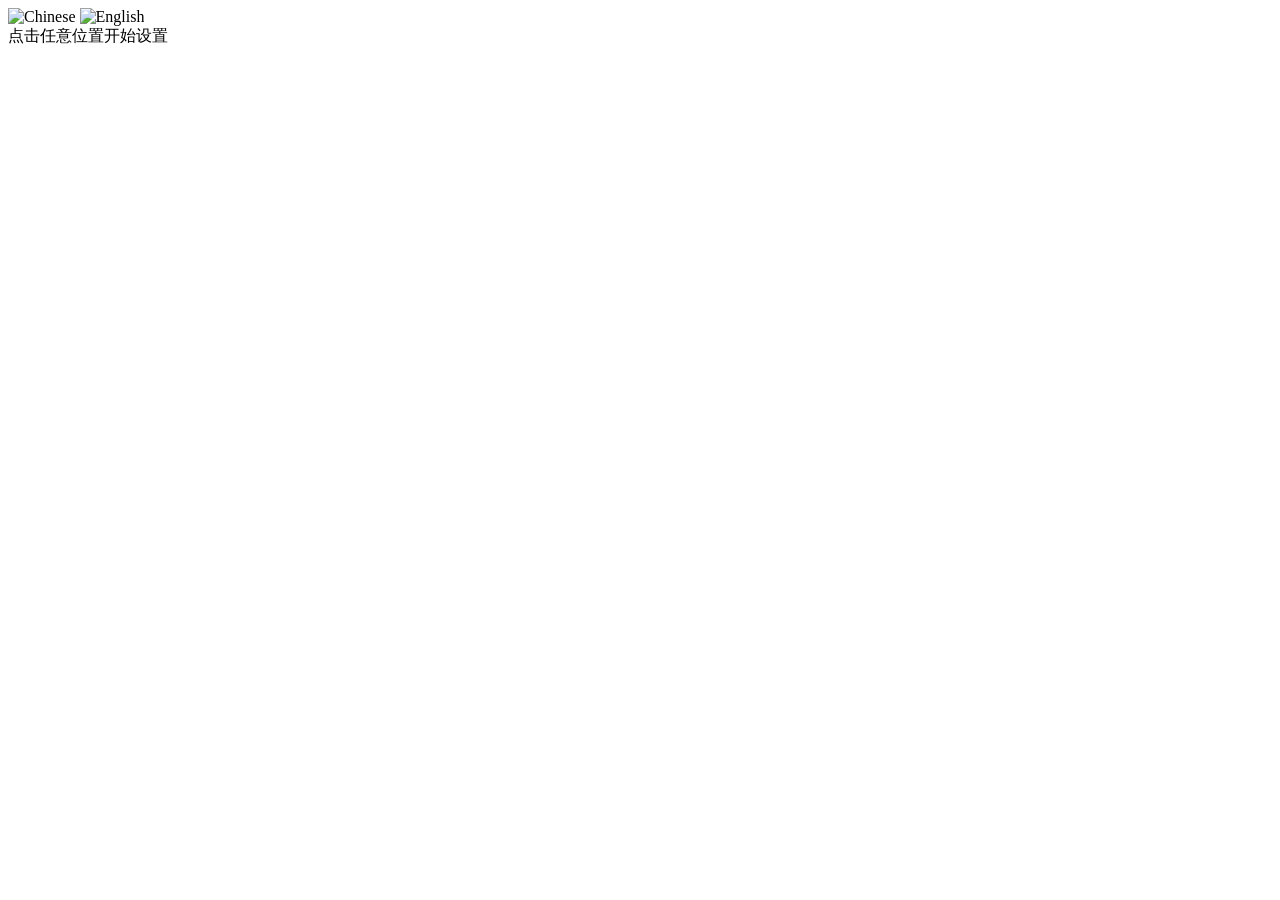
==== src/oobe.html @ be02c6e0 "禁用右键" ====
<!DOCTYPE html>
<html lang="zh-CN">
<head>
    <meta charset="UTF-8">
    <meta name="viewport" content="width=device-width, initial-scale=1.0">
    <title>欢迎使用 ViewStage</title>
    <link rel="stylesheet" href="oobe.css">
    <script>document.addEventListener('contextmenu', e => e.preventDefault());</script>
</head>
<body>
    <div class="aurora-bg" id="auroraBg"></div>
    
    <div class="carousel-page" id="carouselPage">
        <div class="carousel-container" id="carouselContainer">
            <img class="carousel-image active" src="assets/Chinese.png" alt="Chinese">
            <img class="carousel-image" src="assets/English.png" alt="English">
        </div>
        <div class="carousel-hint">点击任意位置开始设置</div>
    </div>
    
    <div class="close-btn" id="closeBtn" style="display: none;">×</div>
    
    <div class="oobe-container" id="page1" style="display: none;">
        <div class="logo-section">
            <img class="logo-icon" src="assets/Square1024x1024Logo.png" alt="ViewStage">
            <h1 class="welcome-title">欢迎使用 ViewStage</h1>
            <p class="welcome-subtitle">选择您的语言</p>
        </div>

        <div class="settings-section">
            <div class="setting-item">
                <span class="setting-label">语言</span>
                <div class="custom-select" id="languageSelect">
                    <div class="select-selected">简体中文</div>
                    <div class="select-options">
                        <div class="select-option selected" data-value="zh-CN">简体中文</div>
                        <div class="select-option" data-value="en-US">English</div>
                    </div>
                </div>
            </div>
        </div>

        <button class="btn-start" id="btnNext1">下一步</button>
    </div>

    <div class="oobe-container" id="page2" style="display: none;">
        <div class="logo-section">
            <img class="logo-icon" src="assets/Square1024x1024Logo.png" alt="ViewStage">
            <h1 class="welcome-title">欢迎使用 ViewStage</h1>
            <p class="welcome-subtitle">选择设置方式</p>
        </div>

        <div class="choice-section">
            <div class="choice-card" id="quickSetup">
                <div class="choice-icon">⚡</div>
                <div class="choice-title">快速设置</div>
                <div class="choice-desc">使用推荐配置快速开始</div>
            </div>
            <div class="choice-card" id="importConfig">
                <div class="choice-icon">📁</div>
                <div class="choice-title">导入配置</div>
                <div class="choice-desc">从配置文件恢复设置（推荐相同设备使用，否则可能会有未知的问题 ）</div>
            </div>
        </div>

        <button class="btn-back" id="btnBack2">返回</button>
    </div>

    <div class="oobe-container" id="page3" style="display: none;">
        <div class="logo-section">
            <img class="logo-icon" src="assets/Square1024x1024Logo.png" alt="ViewStage">
            <h1 class="welcome-title">快速设置</h1>
            <p class="welcome-subtitle">基本设置</p>
        </div>

        <div class="settings-section">
           <div class="setting-item">
                <span class="setting-label">分辨率</span>
                <div class="custom-select" id="resolutionSelect">
                    <div class="select-selected" id="resolutionSelected">加载中...</div>
                    <div class="select-options" id="resolutionOptions"></div>
                </div>
            </div>
            <div class="setting-item">
                <span class="setting-label">界面模糊效果</span>
                <label class="toggle-switch">
                    <input type="checkbox" id="blurToggle" checked>
                    <span class="toggle-slider"></span>
                </label>
            </div>
        </div>

        <div class="page-nav">
            <button class="btn-back" id="btnBack3">返回</button>
            <button class="btn-start" id="btnNext3">下一步</button>
        </div>
    </div>

    <div class="oobe-container" id="page4" style="display: none;">
        <div class="settings-section">
            <div class="setting-item">
                <span class="setting-label">默认摄像头</span>
                <div class="custom-select" id="cameraSelect">
                    <div class="select-selected" id="cameraSelected">加载中...</div>
                    <div class="select-options" id="cameraOptions"></div>
                </div>
            </div>
            <div class="setting-item">
                <span class="setting-label">摄像头分辨率</span>
                <div class="custom-select" id="cameraResolutionSelect">
                    <div class="select-selected" id="cameraResolutionSelected">加载中...</div>
                    <div class="select-options" id="cameraResolutionOptions"></div>
                </div>
            </div>
            <div class="setting-item">
                <span class="setting-label">移动时帧率</span>
                <div class="custom-select" id="moveFpsSelect">
                    <div class="select-selected" id="moveFpsSelected">30 FPS</div>
                    <div class="select-options" id="moveFpsOptions"></div>
                </div>
            </div>
            <div class="setting-item">
                <span class="setting-label">绘画时帧率</span>
                <div class="custom-select" id="drawFpsSelect">
                    <div class="select-selected" id="drawFpsSelected">10 FPS</div>
                    <div class="select-options" id="drawFpsOptions"></div>
                </div>
            </div>
            <div class="setting-item">
                <span class="setting-label">默认打开方式</span>
                <label class="toggle-switch">
                    <input type="checkbox" id="assocPdf">
                    <span class="toggle-slider"></span>
                </label>
            </div>
        </div>

        <div class="page-nav">
            <button class="btn-back" id="btnBack4">返回</button>
            <button class="btn-start" id="btnNext4">完成</button>
        </div>
    </div>

    <div class="oobe-container" id="page5" style="display: none;">
        <div class="logo-section">
            <img class="logo-icon" src="assets/Square1024x1024Logo.png" alt="ViewStage">
            <h1 class="welcome-title">设置完成</h1>
            <p class="welcome-subtitle">配置已保存，点击下方按钮重启应用</p>
        </div>

        <button class="btn-start" id="btnRestart">重启应用</button>
    </div>

    <script src="oobe.js"></script>
</body>
</html>
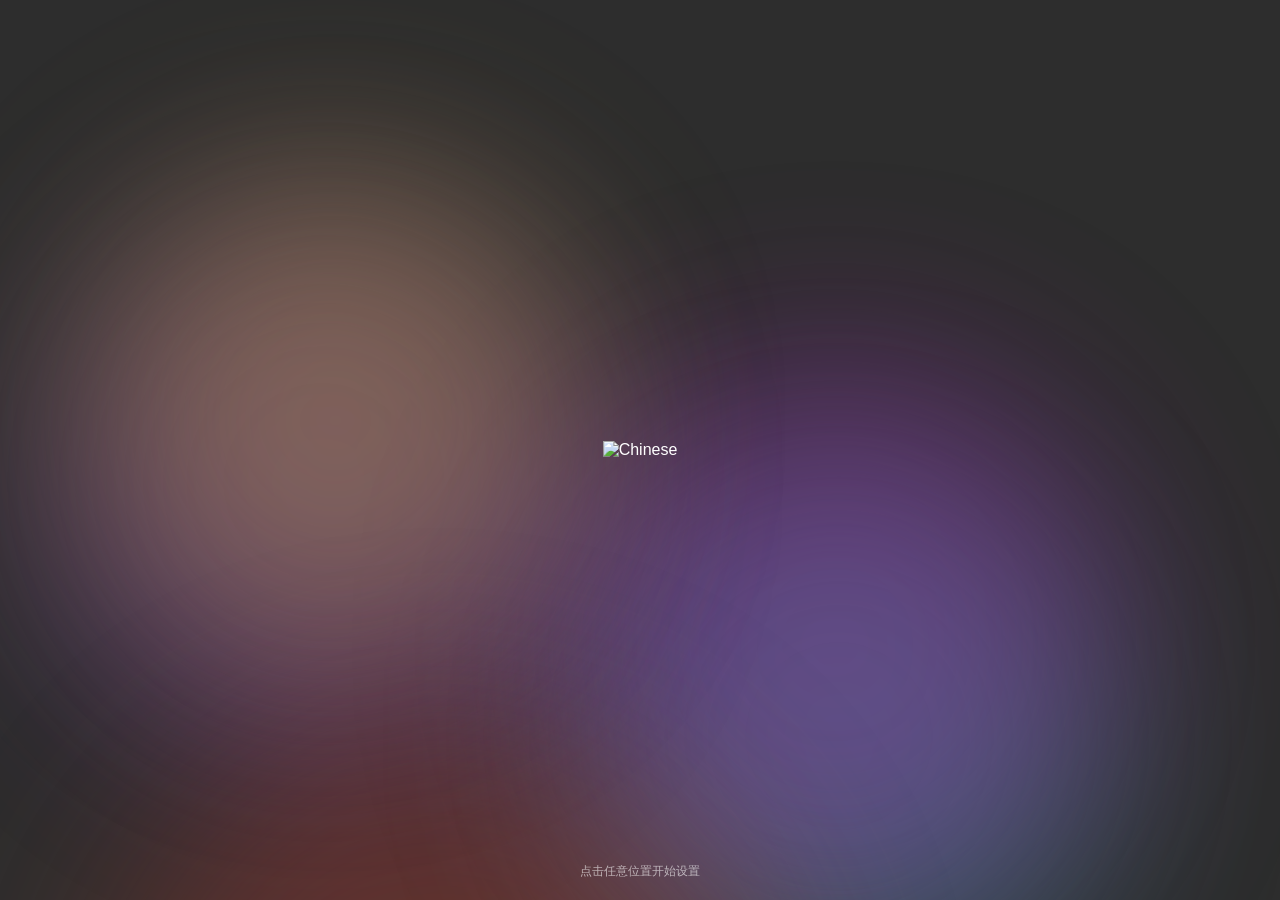
==== commit 3f6789ad: "1.去除部分模糊效果2.统一文档，图片，摄像头画面信息的结构3.优化部分缩放逻辑，限制部分情况下的缩放倍率防止卡顿4.去除最下层无用的canvas层，改用CSS显示背景5.修改浏览器处理video的方" ====
--- a/src/oobe.html
+++ b/src/oobe.html
@@ -3,8 +3,9 @@
 <head>
     <meta charset="UTF-8">
     <meta name="viewport" content="width=device-width, initial-scale=1.0">
-    <title>欢迎使用 ViewStage</title>
+    <title data-i18n="oobe.welcome">欢迎使用 ViewStage</title>
     <link rel="stylesheet" href="oobe.css">
+    <script src="i18n.js"></script>
     <script>document.addEventListener('contextmenu', e => e.preventDefault());</script>
 </head>
 <body>
@@ -15,7 +16,7 @@
             <img class="carousel-image active" src="assets/Chinese.png" alt="Chinese">
             <img class="carousel-image" src="assets/English.png" alt="English">
         </div>
-        <div class="carousel-hint">点击任意位置开始设置</div>
+        <div class="carousel-hint" data-i18n="oobe.clickToStart">点击任意位置开始设置</div>
     </div>
     
     <div class="close-btn" id="closeBtn" style="display: none;">×</div>
@@ -23,111 +24,112 @@
     <div class="oobe-container" id="page1" style="display: none;">
         <div class="logo-section">
             <img class="logo-icon" src="assets/Square1024x1024Logo.png" alt="ViewStage">
-            <h1 class="welcome-title">欢迎使用 ViewStage</h1>
-            <p class="welcome-subtitle">选择您的语言</p>
+            <h1 class="welcome-title" data-i18n="oobe.welcome">欢迎使用 ViewStage</h1>
+            <p class="welcome-subtitle" data-i18n="oobe.selectLanguage">选择您的语言</p>
         </div>
 
         <div class="settings-section">
             <div class="setting-item">
-                <span class="setting-label">语言</span>
+                <span class="setting-label" data-i18n="settings.language">语言</span>
                 <div class="custom-select" id="languageSelect">
                     <div class="select-selected">简体中文</div>
                     <div class="select-options">
                         <div class="select-option selected" data-value="zh-CN">简体中文</div>
+                        <div class="select-option" data-value="zh-TW">繁體中文</div>
                         <div class="select-option" data-value="en-US">English</div>
                     </div>
                 </div>
             </div>
         </div>
 
-        <button class="btn-start" id="btnNext1">下一步</button>
+        <button class="btn-start" id="btnNext1" data-i18n="common.next">下一步</button>
     </div>
 
     <div class="oobe-container" id="page2" style="display: none;">
         <div class="logo-section">
             <img class="logo-icon" src="assets/Square1024x1024Logo.png" alt="ViewStage">
-            <h1 class="welcome-title">欢迎使用 ViewStage</h1>
-            <p class="welcome-subtitle">选择设置方式</p>
+            <h1 class="welcome-title" data-i18n="oobe.welcome">欢迎使用 ViewStage</h1>
+            <p class="welcome-subtitle" data-i18n="oobe.selectSetupMethod">选择设置方式</p>
         </div>
 
         <div class="choice-section">
             <div class="choice-card" id="quickSetup">
                 <div class="choice-icon">⚡</div>
-                <div class="choice-title">快速设置</div>
-                <div class="choice-desc">使用推荐配置快速开始</div>
+                <div class="choice-title" data-i18n="oobe.quickSetup">快速设置</div>
+                <div class="choice-desc" data-i18n="oobe.quickSetupDesc">使用推荐配置快速开始</div>
             </div>
             <div class="choice-card" id="importConfig">
                 <div class="choice-icon">📁</div>
-                <div class="choice-title">导入配置</div>
-                <div class="choice-desc">从配置文件恢复设置（推荐相同设备使用，否则可能会有未知的问题 ）</div>
+                <div class="choice-title" data-i18n="oobe.importConfig">导入配置</div>
+                <div class="choice-desc" data-i18n="oobe.importConfigDesc">从配置文件恢复设置（推荐相同设备使用，否则可能会有未知的问题 ）</div>
             </div>
         </div>
 
-        <button class="btn-back" id="btnBack2">返回</button>
+        <button class="btn-back" id="btnBack2" data-i18n="common.back">返回</button>
     </div>
 
     <div class="oobe-container" id="page3" style="display: none;">
         <div class="logo-section">
             <img class="logo-icon" src="assets/Square1024x1024Logo.png" alt="ViewStage">
-            <h1 class="welcome-title">快速设置</h1>
-            <p class="welcome-subtitle">基本设置</p>
+            <h1 class="welcome-title" data-i18n="oobe.quickSetup">快速设置</h1>
+            <p class="welcome-subtitle" data-i18n="oobe.basicSettings">基本设置</p>
         </div>
 
         <div class="settings-section">
            <div class="setting-item">
-                <span class="setting-label">分辨率</span>
+                <span class="setting-label" data-i18n="settings.resolution">分辨率</span>
                 <div class="custom-select" id="resolutionSelect">
-                    <div class="select-selected" id="resolutionSelected">加载中...</div>
+                    <div class="select-selected" id="resolutionSelected" data-i18n="common.loading">加载中...</div>
                     <div class="select-options" id="resolutionOptions"></div>
                 </div>
             </div>
             <div class="setting-item">
-                <span class="setting-label">界面模糊效果</span>
+                <span class="setting-label" data-i18n="settings.highResOptimization">高分辨率优化</span>
                 <label class="toggle-switch">
-                    <input type="checkbox" id="blurToggle" checked>
+                    <input type="checkbox" id="highResOptimizationToggle">
                     <span class="toggle-slider"></span>
                 </label>
             </div>
         </div>
 
         <div class="page-nav">
-            <button class="btn-back" id="btnBack3">返回</button>
-            <button class="btn-start" id="btnNext3">下一步</button>
+            <button class="btn-back" id="btnBack3" data-i18n="common.back">返回</button>
+            <button class="btn-start" id="btnNext3" data-i18n="common.next">下一步</button>
         </div>
     </div>
 
     <div class="oobe-container" id="page4" style="display: none;">
         <div class="settings-section">
             <div class="setting-item">
-                <span class="setting-label">默认摄像头</span>
+                <span class="setting-label" data-i18n="settings.defaultCamera">默认摄像头</span>
                 <div class="custom-select" id="cameraSelect">
-                    <div class="select-selected" id="cameraSelected">加载中...</div>
+                    <div class="select-selected" id="cameraSelected" data-i18n="common.loading">加载中...</div>
                     <div class="select-options" id="cameraOptions"></div>
                 </div>
             </div>
             <div class="setting-item">
-                <span class="setting-label">摄像头分辨率</span>
+                <span class="setting-label" data-i18n="settings.cameraResolution">摄像头分辨率</span>
                 <div class="custom-select" id="cameraResolutionSelect">
-                    <div class="select-selected" id="cameraResolutionSelected">加载中...</div>
+                    <div class="select-selected" id="cameraResolutionSelected" data-i18n="common.loading">加载中...</div>
                     <div class="select-options" id="cameraResolutionOptions"></div>
                 </div>
             </div>
             <div class="setting-item">
-                <span class="setting-label">移动时帧率</span>
+                <span class="setting-label" data-i18n="settings.moveFps">移动时帧率</span>
                 <div class="custom-select" id="moveFpsSelect">
                     <div class="select-selected" id="moveFpsSelected">30 FPS</div>
                     <div class="select-options" id="moveFpsOptions"></div>
                 </div>
             </div>
             <div class="setting-item">
-                <span class="setting-label">绘画时帧率</span>
+                <span class="setting-label" data-i18n="settings.drawFps">绘画时帧率</span>
                 <div class="custom-select" id="drawFpsSelect">
                     <div class="select-selected" id="drawFpsSelected">10 FPS</div>
                     <div class="select-options" id="drawFpsOptions"></div>
                 </div>
             </div>
             <div class="setting-item">
-                <span class="setting-label">默认打开方式</span>
+                <span class="setting-label" data-i18n="oobe.defaultOpenMethod">默认打开方式</span>
                 <label class="toggle-switch">
                     <input type="checkbox" id="assocPdf">
                     <span class="toggle-slider"></span>
@@ -136,19 +138,19 @@
         </div>
 
         <div class="page-nav">
-            <button class="btn-back" id="btnBack4">返回</button>
-            <button class="btn-start" id="btnNext4">完成</button>
+            <button class="btn-back" id="btnBack4" data-i18n="common.back">返回</button>
+            <button class="btn-start" id="btnNext4" data-i18n="common.done">完成</button>
         </div>
     </div>
 
     <div class="oobe-container" id="page5" style="display: none;">
         <div class="logo-section">
             <img class="logo-icon" src="assets/Square1024x1024Logo.png" alt="ViewStage">
-            <h1 class="welcome-title">设置完成</h1>
-            <p class="welcome-subtitle">配置已保存，点击下方按钮重启应用</p>
+            <h1 class="welcome-title" data-i18n="oobe.setupComplete">设置完成</h1>
+            <p class="welcome-subtitle" data-i18n="oobe.configSaved">配置已保存，点击下方按钮重启应用</p>
         </div>
 
-        <button class="btn-start" id="btnRestart">重启应用</button>
+        <button class="btn-start" id="btnRestart" data-i18n="oobe.restartApp">重启应用</button>
     </div>
 
     <script src="oobe.js"></script>
--- a/src/oobe.css
+++ b/src/oobe.css
@@ -0,0 +1,496 @@
+* {
+    margin: 0;
+    padding: 0;
+    box-sizing: border-box;
+}
+
+body {
+    font-family: -apple-system, BlinkMacSystemFont, 'Segoe UI', Roboto, Oxygen, Ubuntu, sans-serif;
+    background-color: #2d2d2d;
+    color: #ffffff;
+    min-height: 100vh;
+    overflow: hidden;
+    user-select: none;
+}
+
+.close-btn {
+    position: fixed;
+    top: 16px;
+    left: 16px;
+    width: 32px;
+    height: 32px;
+    display: flex;
+    align-items: center;
+    justify-content: center;
+    font-size: 18px;
+    line-height: 1;
+    color: rgba(255, 255, 255, 0.6);
+    cursor: pointer;
+    border-radius: 6px;
+    transition: all 0.2s ease;
+    z-index: 100;
+}
+
+.close-btn:hover {
+    border-radius: 50%;
+    background: rgba(255, 255, 255, 0.15);
+    backdrop-filter: blur(10px);
+    -webkit-backdrop-filter: blur(10px);
+    color: rgba(255, 255, 255, 0.9);
+}
+
+.aurora-bg {
+    position: fixed;
+    top: 0;
+    left: 0;
+    width: 100vw;
+    height: 100vh;
+    pointer-events: none;
+    z-index: 0;
+    opacity: 0;
+    transition: opacity 0.25s ease;
+    overflow: hidden;
+}
+
+.aurora-bg.active {
+    opacity: 1;
+}
+
+.aurora-blob {
+    position: absolute;
+    border-radius: 50%;
+    filter: blur(100px);
+    opacity: 0.6;
+    will-change: transform;
+    transform: translateZ(0);
+}
+
+.carousel-page {
+    display: flex;
+    flex-direction: column;
+    align-items: center;
+    justify-content: center;
+    width: 100vw;
+    height: 100vh;
+    position: fixed;
+    top: 0;
+    left: 0;
+    z-index: 1;
+    opacity: 1;
+    transition: opacity 0.25s ease;
+}
+
+.carousel-container {
+    display: flex;
+    align-items: center;
+    justify-content: center;
+    width: 100%;
+    height: calc(100% - 80px);
+}
+
+.carousel-image {
+    max-width: 25%;
+    max-height: 25%;
+    object-fit: contain;
+    opacity: 0;
+    transition: opacity 0.25s ease;
+    position: absolute;
+}
+
+.carousel-image.active {
+    opacity: 1;
+}
+
+.carousel-hint {
+    position: absolute;
+    bottom: 20px;
+    font-size: 12px;
+    color: rgba(255, 255, 255, 0.6);
+    animation: blink 2s ease-in-out infinite;
+}
+
+@keyframes blink {
+    0%, 100% {
+        opacity: 0.6;
+    }
+    50% {
+        opacity: 0.2;
+    }
+}
+
+.oobe-container {
+    display: flex;
+    flex-direction: column;
+    align-items: center;
+    justify-content: center;
+    gap: 24px;
+    padding: 32px;
+    width: 100vw;
+    height: 100vh;
+    position: fixed;
+    top: 0;
+    left: 0;
+    z-index: 1;
+    opacity: 0;
+    transition: opacity 0.25s ease;
+}
+
+.oobe-container.visible {
+    opacity: 1;
+}
+
+.logo-section {
+    display: flex;
+    flex-direction: column;
+    align-items: center;
+    gap: 12px;
+}
+
+.logo-icon {
+    width: 80px;
+    height: 80px;
+    border-radius: 16px;
+    object-fit: contain;
+}
+
+.welcome-title {
+    font-size: 24px;
+    font-weight: 600;
+    color: #ffffff;
+}
+
+.welcome-subtitle {
+    font-size: 13px;
+    color: #aaa;
+}
+
+.settings-section {
+    width: 100%;
+    max-width: 400px;
+    display: flex;
+    flex-direction: column;
+    gap: 12px;
+    background: rgba(255, 255, 255, 0.08);
+    backdrop-filter: blur(8px);
+    -webkit-backdrop-filter: blur(8px);
+    border-radius: 12px;
+    border: 1px solid rgba(255, 255, 255, 0.15);
+    box-shadow: 0 4px 12px rgba(0, 0, 0, 0.2);
+    padding: 16px;
+}
+
+.setting-item {
+    display: flex;
+    align-items: center;
+    justify-content: space-between;
+    padding: 12px 0;
+    border-bottom: 1px solid rgba(255, 255, 255, 0.05);
+}
+
+.setting-item:last-child {
+    border-bottom: none;
+}
+
+.setting-label {
+    font-size: 13px;
+    color: #ccc;
+}
+
+.custom-select {
+    position: relative;
+    min-width: 120px;
+}
+
+.select-selected {
+    padding: 8px 12px;
+    background: rgba(255, 255, 255, 0.08);
+    border: 1px solid rgba(255, 255, 255, 0.15);
+    border-radius: 6px;
+    color: #fff;
+    font-size: 12px;
+    cursor: pointer;
+    display: flex;
+    align-items: center;
+    justify-content: space-between;
+    transition: all 0.2s ease;
+}
+
+.select-selected::after {
+    content: '';
+    border: solid rgba(255, 255, 255, 0.6);
+    border-width: 0 2px 2px 0;
+    padding: 3px;
+    transform: rotate(45deg);
+    transition: transform 0.2s ease;
+}
+
+.custom-select.open .select-selected::after {
+    transform: rotate(-135deg);
+}
+
+.select-selected:hover {
+    background: rgba(255, 255, 255, 0.12);
+    border-color: rgba(255, 255, 255, 0.25);
+}
+
+.select-options {
+    position: absolute;
+    top: calc(100% + 4px);
+    left: 0;
+    right: 0;
+    background: rgba(30, 30, 30, 0.95);
+    border: 1px solid rgba(255, 255, 255, 0.15);
+    border-radius: 6px;
+    overflow-y: auto;
+    max-height: 200px;
+    opacity: 0;
+    visibility: hidden;
+    transform: translateY(-8px);
+    transition: all 0.2s ease;
+    z-index: 100;
+    backdrop-filter: blur(10px);
+    -webkit-backdrop-filter: blur(10px);
+    scrollbar-width: thin;
+    scrollbar-color: rgba(255, 255, 255, 0.3) transparent;
+}
+
+.select-options::-webkit-scrollbar {
+    width: 6px;
+}
+
+.select-options::-webkit-scrollbar-track {
+    background: transparent;
+}
+
+.select-options::-webkit-scrollbar-thumb {
+    background: rgba(255, 255, 255, 0.3);
+    border-radius: 3px;
+}
+
+.select-options::-webkit-scrollbar-thumb:hover {
+    background: rgba(255, 255, 255, 0.5);
+}
+
+.custom-select.open .select-options {
+    opacity: 1;
+    visibility: visible;
+    transform: translateY(0);
+}
+
+.select-option {
+    padding: 10px 12px;
+    font-size: 12px;
+    color: #ccc;
+    cursor: pointer;
+    transition: all 0.15s ease;
+}
+
+.select-option:hover {
+    background: rgba(255, 255, 255, 0.1);
+    color: #fff;
+}
+
+.select-option.selected {
+    background: rgba(74, 158, 255, 0.2);
+    color: #4a9eff;
+}
+
+.checkbox-item {
+    display: flex;
+    align-items: center;
+    gap: 8px;
+    cursor: pointer;
+    padding: 8px 12px;
+    background: rgba(255, 255, 255, 0.08);
+    border: 1px solid rgba(255, 255, 255, 0.15);
+    border-radius: 6px;
+    transition: all 0.2s ease;
+}
+
+.checkbox-item:hover {
+    background: rgba(255, 255, 255, 0.12);
+}
+
+.checkbox-item input[type="checkbox"] {
+    width: 16px;
+    height: 16px;
+    accent-color: #4a9eff;
+    cursor: pointer;
+}
+
+.checkbox-label {
+    font-size: 12px;
+    color: #fff;
+}
+
+.btn-start {
+    padding: 10px 32px;
+    background: rgba(74, 158, 255, 0.2);
+    border: 1px solid rgba(74, 158, 255, 0.3);
+    border-radius: 6px;
+    color: #4a9eff;
+    font-size: 13px;
+    font-weight: 500;
+    cursor: pointer;
+    transition: all 0.2s ease;
+}
+
+.btn-start:hover {
+    background: rgba(74, 158, 255, 0.3);
+    border-color: rgba(74, 158, 255, 0.5);
+}
+
+.choice-section {
+    display: flex;
+    gap: 20px;
+    margin-top: 8px;
+}
+
+.choice-card {
+    display: flex;
+    flex-direction: column;
+    align-items: center;
+    gap: 12px;
+    padding: 24px 32px;
+    background: rgba(255, 255, 255, 0.08);
+    backdrop-filter: blur(8px);
+    -webkit-backdrop-filter: blur(8px);
+    border-radius: 12px;
+    border: 1px solid rgba(255, 255, 255, 0.15);
+    box-shadow: 0 4px 12px rgba(0, 0, 0, 0.2);
+    cursor: pointer;
+    transition: all 0.2s ease;
+    min-width: 140px;
+}
+
+.choice-card:hover {
+    background: rgba(255, 255, 255, 0.12);
+    border-color: rgba(74, 158, 255, 0.4);
+    transform: translateY(-2px);
+}
+
+.choice-icon {
+    font-size: 32px;
+}
+
+.choice-title {
+    font-size: 14px;
+    font-weight: 500;
+    color: #fff;
+}
+
+.choice-desc {
+    font-size: 11px;
+    color: #aaa;
+    text-align: center;
+}
+
+.btn-back {
+    position: absolute;
+    bottom: 32px;
+    padding: 8px 24px;
+    background: transparent;
+    border: 1px solid rgba(255, 255, 255, 0.2);
+    border-radius: 6px;
+    color: rgba(255, 255, 255, 0.6);
+    font-size: 12px;
+    cursor: pointer;
+    transition: all 0.2s ease;
+}
+
+.btn-back:hover {
+    background: rgba(255, 255, 255, 0.1);
+    border-color: rgba(255, 255, 255, 0.3);
+    color: rgba(255, 255, 255, 0.9);
+}
+
+.page-nav {
+    display: flex;
+    gap: 16px;
+    align-items: center;
+    justify-content: center;
+}
+
+.page-nav .btn-back {
+    position: static;
+    min-width: 100px;
+    height: 38px;
+    display: flex;
+    align-items: center;
+    justify-content: center;
+}
+
+.page-nav .btn-start {
+    min-width: 100px;
+    height: 38px;
+    display: flex;
+    align-items: center;
+    justify-content: center;
+}
+
+.setting-group.disabled,
+.setting-item.disabled {
+    opacity: 0.5;
+    pointer-events: none;
+}
+
+.setting-item.disabled .custom-select,
+.setting-item.disabled .select-selected,
+.setting-item.disabled .select-options {
+    opacity: 0.5;
+    cursor: not-allowed;
+}
+
+.camera-unavailable-hint {
+    font-size: 11px;
+    color: #e74c3c;
+    margin-top: 4px;
+    padding: 4px 8px;
+    background: rgba(231, 76, 60, 0.1);
+    border-radius: 4px;
+}
+
+.toggle-switch {
+    position: relative;
+    display: inline-block;
+    width: 44px;
+    height: 24px;
+}
+
+.toggle-switch input {
+    opacity: 0;
+    width: 0;
+    height: 0;
+}
+
+.toggle-slider {
+    position: absolute;
+    cursor: pointer;
+    top: 0;
+    left: 0;
+    right: 0;
+    bottom: 0;
+    background-color: rgba(255, 255, 255, 0.2);
+    transition: 0.2s;
+    border-radius: 24px;
+}
+
+.toggle-slider:before {
+    position: absolute;
+    content: "";
+    height: 18px;
+    width: 18px;
+    left: 3px;
+    bottom: 3px;
+    background-color: white;
+    transition: 0.2s;
+    border-radius: 50%;
+}
+
+.toggle-switch input:checked + .toggle-slider {
+    background-color: #4a9eff;
+}
+
+.toggle-switch input:checked + .toggle-slider:before {
+    transform: translateX(20px);
+}
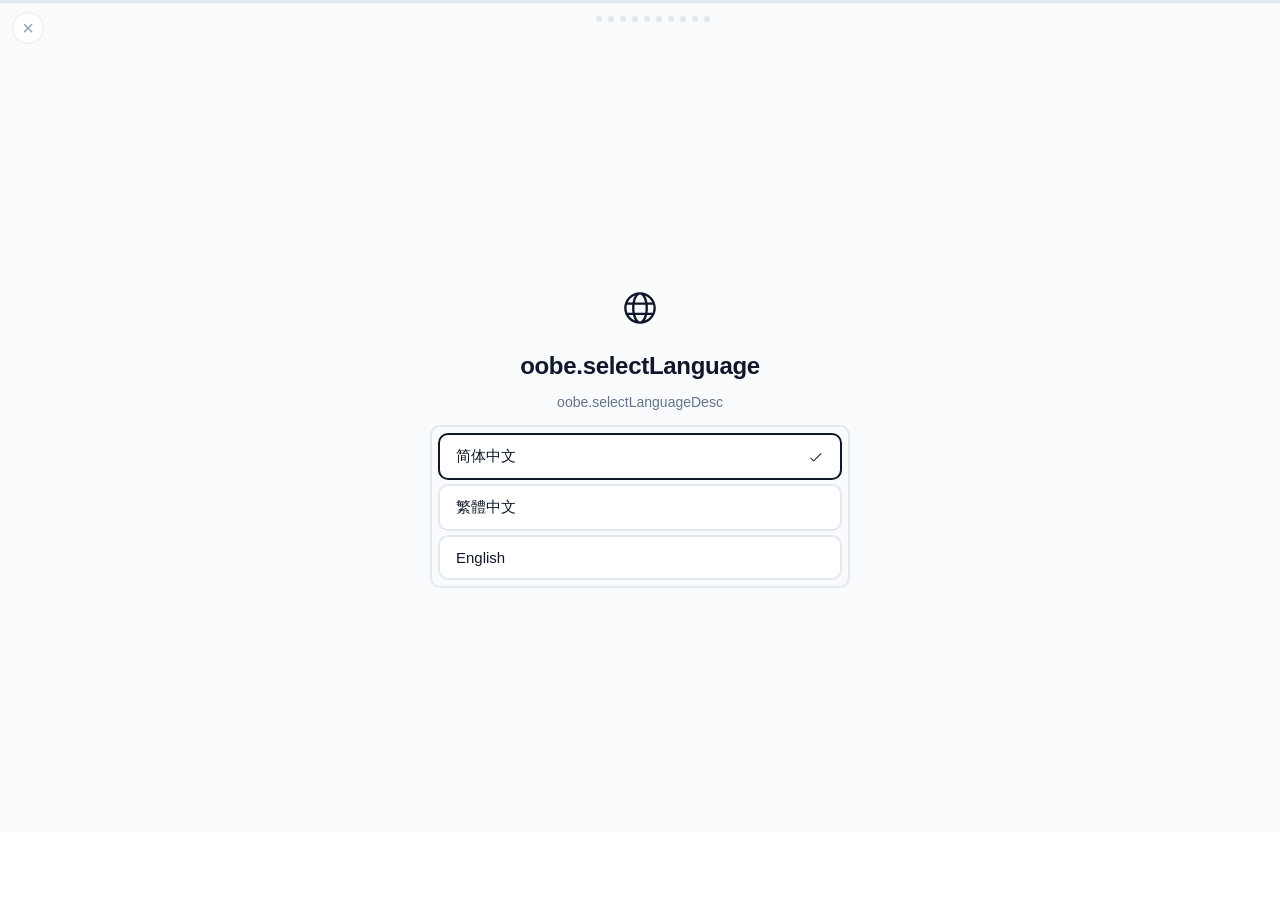
==== commit 31e3ad02: "重写OOBE" ====
--- a/src/oobe.html
+++ b/src/oobe.html
@@ -1,158 +1,16 @@
 <!DOCTYPE html>
 <html lang="zh-CN">
 <head>
-    <meta charset="UTF-8">
-    <meta name="viewport" content="width=device-width, initial-scale=1.0">
-    <title data-i18n="oobe.welcome">欢迎使用 ViewStage</title>
-    <link rel="stylesheet" href="oobe.css">
-    <script src="i18n.js"></script>
-    <script>document.addEventListener('contextmenu', e => e.preventDefault());</script>
+  <meta charset="UTF-8">
+  <meta name="viewport" content="width=device-width, initial-scale=1.0">
+  <title data-i18n="oobe.welcome">欢迎使用 ViewStage</title>
+  <link rel="stylesheet" href="oobe.css">
+  <script src="modules/i18n.js"></script>
+  <script>document.addEventListener('contextmenu', e => e.preventDefault());</script>
+  <script type="module" src="themes/theme.js"></script>
+  <script type="module" src="oobe.js"></script>
 </head>
 <body>
-    <div class="aurora-bg" id="auroraBg"></div>
-    
-    <div class="carousel-page" id="carouselPage">
-        <div class="carousel-container" id="carouselContainer">
-            <img class="carousel-image active" src="assets/Chinese.png" alt="Chinese">
-            <img class="carousel-image" src="assets/English.png" alt="English">
-        </div>
-        <div class="carousel-hint" data-i18n="oobe.clickToStart">点击任意位置开始设置</div>
-    </div>
-    
-    <div class="close-btn" id="closeBtn" style="display: none;">×</div>
-    
-    <div class="oobe-container" id="page1" style="display: none;">
-        <div class="logo-section">
-            <img class="logo-icon" src="assets/Square1024x1024Logo.png" alt="ViewStage">
-            <h1 class="welcome-title" data-i18n="oobe.welcome">欢迎使用 ViewStage</h1>
-            <p class="welcome-subtitle" data-i18n="oobe.selectLanguage">选择您的语言</p>
-        </div>
-
-        <div class="settings-section">
-            <div class="setting-item">
-                <span class="setting-label" data-i18n="settings.language">语言</span>
-                <div class="custom-select" id="languageSelect">
-                    <div class="select-selected">简体中文</div>
-                    <div class="select-options">
-                        <div class="select-option selected" data-value="zh-CN">简体中文</div>
-                        <div class="select-option" data-value="zh-TW">繁體中文</div>
-                        <div class="select-option" data-value="en-US">English</div>
-                    </div>
-                </div>
-            </div>
-        </div>
-
-        <button class="btn-start" id="btnNext1" data-i18n="common.next">下一步</button>
-    </div>
-
-    <div class="oobe-container" id="page2" style="display: none;">
-        <div class="logo-section">
-            <img class="logo-icon" src="assets/Square1024x1024Logo.png" alt="ViewStage">
-            <h1 class="welcome-title" data-i18n="oobe.welcome">欢迎使用 ViewStage</h1>
-            <p class="welcome-subtitle" data-i18n="oobe.selectSetupMethod">选择设置方式</p>
-        </div>
-
-        <div class="choice-section">
-            <div class="choice-card" id="quickSetup">
-                <div class="choice-icon">⚡</div>
-                <div class="choice-title" data-i18n="oobe.quickSetup">快速设置</div>
-                <div class="choice-desc" data-i18n="oobe.quickSetupDesc">使用推荐配置快速开始</div>
-            </div>
-            <div class="choice-card" id="importConfig">
-                <div class="choice-icon">📁</div>
-                <div class="choice-title" data-i18n="oobe.importConfig">导入配置</div>
-                <div class="choice-desc" data-i18n="oobe.importConfigDesc">从配置文件恢复设置（推荐相同设备使用，否则可能会有未知的问题 ）</div>
-            </div>
-        </div>
-
-        <button class="btn-back" id="btnBack2" data-i18n="common.back">返回</button>
-    </div>
-
-    <div class="oobe-container" id="page3" style="display: none;">
-        <div class="logo-section">
-            <img class="logo-icon" src="assets/Square1024x1024Logo.png" alt="ViewStage">
-            <h1 class="welcome-title" data-i18n="oobe.quickSetup">快速设置</h1>
-            <p class="welcome-subtitle" data-i18n="oobe.basicSettings">基本设置</p>
-        </div>
-
-        <div class="settings-section">
-           <div class="setting-item">
-                <span class="setting-label" data-i18n="settings.resolution">分辨率</span>
-                <div class="custom-select" id="resolutionSelect">
-                    <div class="select-selected" id="resolutionSelected" data-i18n="common.loading">加载中...</div>
-                    <div class="select-options" id="resolutionOptions"></div>
-                </div>
-            </div>
-            <div class="setting-item">
-                <span class="setting-label" data-i18n="settings.highResOptimization">高分辨率优化</span>
-                <label class="toggle-switch">
-                    <input type="checkbox" id="highResOptimizationToggle">
-                    <span class="toggle-slider"></span>
-                </label>
-            </div>
-        </div>
-
-        <div class="page-nav">
-            <button class="btn-back" id="btnBack3" data-i18n="common.back">返回</button>
-            <button class="btn-start" id="btnNext3" data-i18n="common.next">下一步</button>
-        </div>
-    </div>
-
-    <div class="oobe-container" id="page4" style="display: none;">
-        <div class="settings-section">
-            <div class="setting-item">
-                <span class="setting-label" data-i18n="settings.defaultCamera">默认摄像头</span>
-                <div class="custom-select" id="cameraSelect">
-                    <div class="select-selected" id="cameraSelected" data-i18n="common.loading">加载中...</div>
-                    <div class="select-options" id="cameraOptions"></div>
-                </div>
-            </div>
-            <div class="setting-item">
-                <span class="setting-label" data-i18n="settings.cameraResolution">摄像头分辨率</span>
-                <div class="custom-select" id="cameraResolutionSelect">
-                    <div class="select-selected" id="cameraResolutionSelected" data-i18n="common.loading">加载中...</div>
-                    <div class="select-options" id="cameraResolutionOptions"></div>
-                </div>
-            </div>
-            <div class="setting-item">
-                <span class="setting-label" data-i18n="settings.moveFps">移动时帧率</span>
-                <div class="custom-select" id="moveFpsSelect">
-                    <div class="select-selected" id="moveFpsSelected">30 FPS</div>
-                    <div class="select-options" id="moveFpsOptions"></div>
-                </div>
-            </div>
-            <div class="setting-item">
-                <span class="setting-label" data-i18n="settings.drawFps">绘画时帧率</span>
-                <div class="custom-select" id="drawFpsSelect">
-                    <div class="select-selected" id="drawFpsSelected">10 FPS</div>
-                    <div class="select-options" id="drawFpsOptions"></div>
-                </div>
-            </div>
-            <div class="setting-item">
-                <span class="setting-label" data-i18n="oobe.defaultOpenMethod">默认打开方式</span>
-                <label class="toggle-switch">
-                    <input type="checkbox" id="assocPdf">
-                    <span class="toggle-slider"></span>
-                </label>
-            </div>
-        </div>
-
-        <div class="page-nav">
-            <button class="btn-back" id="btnBack4" data-i18n="common.back">返回</button>
-            <button class="btn-start" id="btnNext4" data-i18n="common.done">完成</button>
-        </div>
-    </div>
-
-    <div class="oobe-container" id="page5" style="display: none;">
-        <div class="logo-section">
-            <img class="logo-icon" src="assets/Square1024x1024Logo.png" alt="ViewStage">
-            <h1 class="welcome-title" data-i18n="oobe.setupComplete">设置完成</h1>
-            <p class="welcome-subtitle" data-i18n="oobe.configSaved">配置已保存，点击下方按钮重启应用</p>
-        </div>
-
-        <button class="btn-start" id="btnRestart" data-i18n="oobe.restartApp">重启应用</button>
-    </div>
-
-    <script src="oobe.js"></script>
+  <div id="app"></div>
 </body>
 </html>
--- a/src/oobe.css
+++ b/src/oobe.css
@@ -1,496 +1,954 @@
-* {
-    margin: 0;
-    padding: 0;
-    box-sizing: border-box;
+/* ===== Reset ===== */
+*, *::before, *::after {
+  margin: 0;
+  padding: 0;
+  box-sizing: border-box;
+}
+
+/* ===== Design Tokens ===== */
+:root {
+  --color-bg: var(--color-canvas, #f8fafc);
+  --color-surface: var(--color-surface-elevated, #ffffff);
+  --color-text: var(--color-ink, #0f172a);
+  --color-text-secondary: var(--color-body, #64748b);
+  --color-text-muted: var(--color-muted, #94a3b8);
+  --color-border: var(--color-hairline, #e2e8f0);
+  --color-border-hover: var(--color-hairline-soft, #cbd5e1);
+  --color-primary-hover: var(--color-primary-active, #242424);
+  --color-primary-light: var(--color-surface-soft, #f8f9fa);
+  --radius-sm: var(--rounded-sm, 6px);
+  --radius-md: var(--rounded-md, 10px);
+  --radius-lg: var(--rounded-lg, 16px);
+  --shadow-sm: 0 1px 2px rgba(0,0,0,0.05);
+  --shadow-md: 0 4px 12px rgba(0,0,0,0.08);
+  --transition: 0.3s cubic-bezier(0.4, 0, 0.2, 1);
 }
 
 body {
-    font-family: -apple-system, BlinkMacSystemFont, 'Segoe UI', Roboto, Oxygen, Ubuntu, sans-serif;
-    background-color: #2d2d2d;
-    color: #ffffff;
-    min-height: 100vh;
-    overflow: hidden;
-    user-select: none;
-}
-
+  font-family: -apple-system, BlinkMacSystemFont, 'Segoe UI', Roboto, sans-serif;
+  background: var(--color-bg);
+  color: var(--color-text);
+  min-height: 100vh;
+  overflow: hidden;
+  user-select: none;
+  -webkit-font-smoothing: antialiased;
+}
+
+/* ===== Progress Bar ===== */
+.progress-track {
+  position: fixed;
+  top: 0;
+  left: 0;
+  right: 0;
+  height: 3px;
+  background: var(--color-border);
+  z-index: 100;
+}
+
+.progress-fill {
+  height: 100%;
+  background: var(--color-primary);
+  transition: width var(--transition);
+  border-radius: 0 2px 2px 0;
+}
+
+/* ===== Step Dots ===== */
+.step-dots {
+  position: fixed;
+  top: 16px;
+  left: 50%;
+  transform: translateX(-50%);
+  display: flex;
+  gap: 6px;
+  z-index: 99;
+}
+
+.step-dot {
+  width: 6px;
+  height: 6px;
+  border-radius: 50%;
+  background: var(--color-border);
+  transition: all var(--transition);
+}
+
+.step-dot.active {
+  background: var(--color-primary);
+  width: 20px;
+  border-radius: 3px;
+}
+
+.step-dot.done {
+  background: var(--color-primary);
+  opacity: 0.5;
+}
+
+/* ===== Close Button ===== */
 .close-btn {
-    position: fixed;
-    top: 16px;
-    left: 16px;
-    width: 32px;
-    height: 32px;
-    display: flex;
-    align-items: center;
-    justify-content: center;
-    font-size: 18px;
-    line-height: 1;
-    color: rgba(255, 255, 255, 0.6);
-    cursor: pointer;
-    border-radius: 6px;
-    transition: all 0.2s ease;
-    z-index: 100;
+  position: fixed;
+  top: 12px;
+  left: 12px;
+  width: 32px;
+  height: 32px;
+  display: flex;
+  align-items: center;
+  justify-content: center;
+  font-size: 20px;
+  color: var(--color-text-muted);
+  cursor: pointer;
+  border-radius: 50%;
+  border: 1px solid var(--color-border);
+  background: var(--color-surface);
+  transition: all 0.15s ease;
+  z-index: 100;
+  line-height: 1;
 }
 
 .close-btn:hover {
-    border-radius: 50%;
-    background: rgba(255, 255, 255, 0.15);
-    backdrop-filter: blur(10px);
-    -webkit-backdrop-filter: blur(10px);
-    color: rgba(255, 255, 255, 0.9);
-}
-
-.aurora-bg {
-    position: fixed;
-    top: 0;
-    left: 0;
-    width: 100vw;
-    height: 100vh;
-    pointer-events: none;
-    z-index: 0;
-    opacity: 0;
-    transition: opacity 0.25s ease;
-    overflow: hidden;
-}
-
-.aurora-bg.active {
-    opacity: 1;
-}
-
-.aurora-blob {
-    position: absolute;
-    border-radius: 50%;
-    filter: blur(100px);
-    opacity: 0.6;
-    will-change: transform;
-    transform: translateZ(0);
-}
-
-.carousel-page {
-    display: flex;
-    flex-direction: column;
-    align-items: center;
-    justify-content: center;
-    width: 100vw;
-    height: 100vh;
-    position: fixed;
-    top: 0;
-    left: 0;
-    z-index: 1;
-    opacity: 1;
-    transition: opacity 0.25s ease;
-}
-
-.carousel-container {
-    display: flex;
-    align-items: center;
-    justify-content: center;
-    width: 100%;
-    height: calc(100% - 80px);
-}
-
-.carousel-image {
-    max-width: 25%;
-    max-height: 25%;
-    object-fit: contain;
-    opacity: 0;
-    transition: opacity 0.25s ease;
-    position: absolute;
-}
-
-.carousel-image.active {
-    opacity: 1;
-}
-
-.carousel-hint {
-    position: absolute;
-    bottom: 20px;
-    font-size: 12px;
-    color: rgba(255, 255, 255, 0.6);
-    animation: blink 2s ease-in-out infinite;
-}
-
-@keyframes blink {
-    0%, 100% {
-        opacity: 0.6;
-    }
-    50% {
-        opacity: 0.2;
-    }
-}
-
-.oobe-container {
-    display: flex;
-    flex-direction: column;
-    align-items: center;
-    justify-content: center;
-    gap: 24px;
-    padding: 32px;
-    width: 100vw;
-    height: 100vh;
-    position: fixed;
-    top: 0;
-    left: 0;
-    z-index: 1;
-    opacity: 0;
-    transition: opacity 0.25s ease;
-}
-
-.oobe-container.visible {
-    opacity: 1;
-}
-
-.logo-section {
-    display: flex;
-    flex-direction: column;
-    align-items: center;
-    gap: 12px;
-}
-
-.logo-icon {
-    width: 80px;
-    height: 80px;
-    border-radius: 16px;
-    object-fit: contain;
-}
-
-.welcome-title {
-    font-size: 24px;
-    font-weight: 600;
-    color: #ffffff;
-}
-
-.welcome-subtitle {
-    font-size: 13px;
-    color: #aaa;
-}
-
-.settings-section {
-    width: 100%;
-    max-width: 400px;
-    display: flex;
-    flex-direction: column;
-    gap: 12px;
-    background: rgba(255, 255, 255, 0.08);
-    backdrop-filter: blur(8px);
-    -webkit-backdrop-filter: blur(8px);
-    border-radius: 12px;
-    border: 1px solid rgba(255, 255, 255, 0.15);
-    box-shadow: 0 4px 12px rgba(0, 0, 0, 0.2);
-    padding: 16px;
-}
-
-.setting-item {
-    display: flex;
-    align-items: center;
-    justify-content: space-between;
-    padding: 12px 0;
-    border-bottom: 1px solid rgba(255, 255, 255, 0.05);
-}
-
-.setting-item:last-child {
-    border-bottom: none;
-}
-
-.setting-label {
-    font-size: 13px;
-    color: #ccc;
-}
-
+  background: var(--color-bg);
+  color: var(--color-text);
+  border-color: var(--color-border-hover);
+}
+
+/* ===== Slide Viewport ===== */
+.slide-viewport {
+  position: fixed;
+  top: 32px;
+  left: 0;
+  right: 0;
+  bottom: 0;
+  display: flex;
+  flex-direction: column;
+  overflow: hidden;
+}
+
+.slide-track {
+  display: flex;
+  flex: 1;
+  width: max-content;
+  min-height: 0;
+  transition: transform var(--transition);
+}
+
+.slide-panel {
+  width: 100vw;
+  height: 100%;
+  flex-shrink: 0;
+  display: flex;
+  flex-direction: column;
+  align-items: center;
+  justify-content: center;
+  padding: 32px 40px;
+  overflow-y: auto;
+  gap: 8px;
+}
+
+/* ===== Step Content ===== */
+.step-icon {
+  width: 64px;
+  height: 64px;
+  display: flex;
+  align-items: center;
+  justify-content: center;
+  font-size: 38px;
+  margin-bottom: 4px;
+  flex-shrink: 0;
+}
+
+.step-icon svg {
+  width: 38px;
+  height: 38px;
+}
+
+.step-icon:empty {
+  display: none;
+}
+
+.step-title {
+  font-size: 24px;
+  font-weight: 700;
+  letter-spacing: -0.3px;
+  margin-bottom: 4px;
+  text-align: center;
+}
+
+.step-subtitle {
+  font-size: 14px;
+  color: var(--color-text-secondary);
+  text-align: center;
+  max-width: 480px;
+  line-height: 1.5;
+  margin-bottom: 4px;
+}
+
+/* ===== Card Grid ===== */
+.card-grid {
+  display: flex;
+  gap: 12px;
+  flex-wrap: wrap;
+  justify-content: center;
+  max-width: 580px;
+}
+
+/* ===== Language List ===== */
+.lang-list {
+  display: flex;
+  flex-direction: column;
+  gap: 4px;
+  width: 100%;
+  max-width: 420px;
+  max-height: 240px;
+  overflow-y: auto;
+  border: 2px solid var(--color-border);
+  border-radius: var(--radius-md);
+  padding: 6px;
+}
+
+.lang-item {
+  display: flex;
+  align-items: center;
+  justify-content: space-between;
+  padding: 12px 16px;
+  background: var(--color-surface);
+  border: 2px solid var(--color-border);
+  border-radius: var(--radius-md);
+  cursor: pointer;
+  transition: all 0.15s ease;
+}
+
+.lang-item:hover {
+  border-color: var(--color-primary);
+}
+
+.lang-item.selected {
+  border-color: var(--color-primary);
+}
+
+.lang-label {
+  font-size: 15px;
+  font-weight: 500;
+}
+
+.lang-check {
+  font-size: 16px;
+  font-weight: 700;
+  color: var(--color-primary);
+  opacity: 0;
+  transition: opacity 0.15s ease;
+}
+
+.lang-check svg {
+  width: 16px;
+  height: 16px;
+  display: block;
+}
+
+.lang-item.selected .lang-check {
+  opacity: 1;
+}
+
+.card {
+  background: var(--color-surface);
+  border: 2px solid var(--color-border);
+  border-radius: var(--radius-md);
+  padding: 20px 24px;
+  cursor: pointer;
+  transition: all 0.15s ease;
+  text-align: center;
+  flex: 1;
+  min-width: 140px;
+}
+
+.card:hover {
+  border-color: var(--color-primary);
+  box-shadow: var(--shadow-md);
+  transform: translateY(-1px);
+}
+
+.card.selected {
+  border-color: var(--color-primary);
+}
+
+.card-icon {
+  display: flex;
+  align-items: center;
+  justify-content: center;
+  margin-bottom: 8px;
+}
+
+.card-icon svg {
+  width: 32px;
+  height: 32px;
+}
+
+/* ===== Default Apps ===== */
+.default-apps {
+  display: flex;
+  flex-direction: column;
+  gap: 8px;
+  width: 100%;
+  max-width: 520px;
+}
+
+.app-row {
+  display: flex;
+  align-items: center;
+  gap: 12px;
+  padding: 12px 16px;
+  background: var(--color-surface);
+  border: 1px solid var(--color-border);
+  border-radius: var(--radius-sm);
+}
+
+.app-row-icon {
+  font-size: 20px;
+  flex-shrink: 0;
+  width: 28px;
+  text-align: center;
+}
+
+.app-row-icon:empty {
+  display: none;
+}
+
+.app-row-info {
+  flex: 1;
+  min-width: 0;
+}
+
+.app-row-name {
+  font-size: 14px;
+  font-weight: 600;
+  color: var(--color-text);
+}
+
+.app-row-desc {
+  font-size: 12px;
+  color: var(--color-text-muted);
+  white-space: nowrap;
+  overflow: hidden;
+  text-overflow: ellipsis;
+}
+
+.app-status {
+  font-size: 16px;
+  font-weight: 700;
+  flex-shrink: 0;
+}
+
+.app-status svg {
+  width: 16px;
+  height: 16px;
+  display: block;
+}
+
+.app-status.associated {
+  color: var(--color-primary);
+}
+
+.app-status.not-associated {
+  color: var(--color-text-muted);
+}
+
+/* ===== Check Update ===== */
+.update-banner {
+  width: 100%;
+  max-width: 520px;
+  padding: 12px 16px;
+  border-radius: var(--radius-md);
+  font-size: 14px;
+  font-weight: 500;
+  text-align: center;
+  line-height: 1.5;
+}
+
+.release-notes {
+  width: 100%;
+  max-width: 520px;
+  padding: 12px 16px;
+  background: var(--color-surface);
+  border: 1px solid var(--color-border);
+  border-radius: var(--radius-md);
+  font-size: 13px;
+  line-height: 1.6;
+  color: var(--color-text-secondary);
+  white-space: pre-wrap;
+  max-height: 180px;
+  overflow-y: auto;
+}
+
+.update-banner.banner-available {
+  background: color-mix(in srgb, var(--color-primary) 10%, var(--color-surface));
+  color: var(--color-primary);
+  border: 1px solid color-mix(in srgb, var(--color-primary) 20%, var(--color-border));
+}
+
+.update-banner.banner-latest {
+  background: color-mix(in srgb, var(--color-primary) 8%, var(--color-surface));
+  color: var(--color-primary);
+  border: 1px solid color-mix(in srgb, var(--color-primary) 16%, var(--color-border));
+}
+
+.update-banner.banner-error {
+  background: color-mix(in srgb, var(--color-error, #ef4444) 8%, var(--color-surface));
+  color: var(--color-error, #ef4444);
+  border: 1px solid color-mix(in srgb, var(--color-error, #ef4444) 20%, var(--color-border));
+}
+
+.update-actions {
+  display: flex;
+  justify-content: center;
+  gap: 12px;
+  width: 100%;
+  max-width: 520px;
+}
+
+.update-progress {
+  width: 100%;
+  max-width: 520px;
+  display: flex;
+  flex-direction: column;
+  align-items: center;
+  gap: 8px;
+}
+
+.update-progress .progress-bar {
+  width: 100%;
+  height: 6px;
+  background: var(--color-border);
+  border-radius: 3px;
+  overflow: hidden;
+}
+
+.update-progress .progress-fill {
+  height: 100%;
+  background: var(--color-primary);
+  border-radius: 3px;
+  transition: width 0.2s ease;
+}
+
+.progress-label {
+  font-size: 13px;
+  color: var(--color-text-secondary);
+  font-weight: 500;
+}
+
+#updateStatus {
+  width: 100%;
+  max-width: 520px;
+  min-height: 40px;
+  display: flex;
+  flex-direction: column;
+  align-items: center;
+  justify-content: center;
+  gap: 12px;
+}
+
+#updateStatus .spinner {
+  width: 24px;
+  height: 24px;
+}
+
+.update-text {
+  font-size: 13px;
+  color: var(--color-text-secondary);
+  text-align: center;
+}
+
+/* ===== Camera Loading ===== */
+.camera-loading {
+  display: flex;
+  flex-direction: column;
+  align-items: center;
+  justify-content: center;
+  gap: 16px;
+  padding: 80px 0;
+}
+
+.camera-loading-text {
+  font-size: 14px;
+  color: var(--color-text-secondary);
+  font-weight: 500;
+}
+
+/* ===== Installing View ===== */
+.installing-view {
+  display: flex;
+  flex-direction: column;
+  align-items: center;
+  justify-content: center;
+  gap: 16px;
+  padding: 80px 0;
+}
+
+.installing-text {
+  font-size: 14px;
+  color: var(--color-text-secondary);
+  font-weight: 500;
+}
+
+/* ===== Camera ===== */
+.camera-section {
+  display: grid;
+  grid-template-columns: 1fr 220px;
+  gap: 20px;
+  width: 100%;
+  max-width: 660px;
+  text-align: left;
+}
+
+.camera-viewport {
+  position: relative;
+  aspect-ratio: 16 / 9;
+  background: var(--color-border);
+  border-radius: var(--radius-md);
+  overflow: hidden;
+  width: 100%;
+  min-height: 160px;
+}
+
+.camera-viewport video {
+  width: 100%;
+  height: 100%;
+  object-fit: cover;
+  display: none;
+}
+
+.camera-viewport video.active {
+  display: block;
+}
+
+.camera-placeholder {
+  position: absolute;
+  inset: 0;
+  display: flex;
+  flex-direction: column;
+  align-items: center;
+  justify-content: center;
+  gap: 8px;
+  color: var(--color-text-muted);
+  font-size: 13px;
+}
+
+.camera-placeholder.hidden {
+  display: none;
+}
+
+.camera-placeholder .icon {
+  font-size: 32px;
+  opacity: 0.5;
+}
+
+.camera-selects {
+  display: flex;
+  flex-direction: column;
+  gap: 16px;
+  padding-top: 4px;
+}
+
+.camera-selects .select-row {
+  display: flex;
+  flex-direction: column;
+  gap: 6px;
+}
+
+.camera-selects .select-row label {
+  font-size: 13px;
+  font-weight: 500;
+  color: var(--color-text-secondary);
+}
+
+.camera-selects .custom-select {
+  width: 100%;
+}
+
+/* ===== Custom Select ===== */
 .custom-select {
-    position: relative;
-    min-width: 120px;
-}
-
-.select-selected {
-    padding: 8px 12px;
-    background: rgba(255, 255, 255, 0.08);
-    border: 1px solid rgba(255, 255, 255, 0.15);
-    border-radius: 6px;
-    color: #fff;
-    font-size: 12px;
-    cursor: pointer;
-    display: flex;
-    align-items: center;
-    justify-content: space-between;
-    transition: all 0.2s ease;
-}
-
-.select-selected::after {
-    content: '';
-    border: solid rgba(255, 255, 255, 0.6);
-    border-width: 0 2px 2px 0;
-    padding: 3px;
-    transform: rotate(45deg);
-    transition: transform 0.2s ease;
-}
-
-.custom-select.open .select-selected::after {
-    transform: rotate(-135deg);
-}
-
-.select-selected:hover {
-    background: rgba(255, 255, 255, 0.12);
-    border-color: rgba(255, 255, 255, 0.25);
-}
-
-.select-options {
-    position: absolute;
-    top: calc(100% + 4px);
-    left: 0;
-    right: 0;
-    background: rgba(30, 30, 30, 0.95);
-    border: 1px solid rgba(255, 255, 255, 0.15);
-    border-radius: 6px;
-    overflow-y: auto;
-    max-height: 200px;
-    opacity: 0;
-    visibility: hidden;
-    transform: translateY(-8px);
-    transition: all 0.2s ease;
-    z-index: 100;
-    backdrop-filter: blur(10px);
-    -webkit-backdrop-filter: blur(10px);
-    scrollbar-width: thin;
-    scrollbar-color: rgba(255, 255, 255, 0.3) transparent;
-}
-
-.select-options::-webkit-scrollbar {
-    width: 6px;
-}
-
-.select-options::-webkit-scrollbar-track {
-    background: transparent;
-}
-
-.select-options::-webkit-scrollbar-thumb {
-    background: rgba(255, 255, 255, 0.3);
-    border-radius: 3px;
-}
-
-.select-options::-webkit-scrollbar-thumb:hover {
-    background: rgba(255, 255, 255, 0.5);
-}
-
-.custom-select.open .select-options {
-    opacity: 1;
-    visibility: visible;
-    transform: translateY(0);
-}
-
-.select-option {
-    padding: 10px 12px;
-    font-size: 12px;
-    color: #ccc;
-    cursor: pointer;
-    transition: all 0.15s ease;
-}
-
-.select-option:hover {
-    background: rgba(255, 255, 255, 0.1);
-    color: #fff;
-}
-
-.select-option.selected {
-    background: rgba(74, 158, 255, 0.2);
-    color: #4a9eff;
-}
-
-.checkbox-item {
-    display: flex;
-    align-items: center;
-    gap: 8px;
-    cursor: pointer;
-    padding: 8px 12px;
-    background: rgba(255, 255, 255, 0.08);
-    border: 1px solid rgba(255, 255, 255, 0.15);
-    border-radius: 6px;
-    transition: all 0.2s ease;
-}
-
-.checkbox-item:hover {
-    background: rgba(255, 255, 255, 0.12);
-}
-
-.checkbox-item input[type="checkbox"] {
-    width: 16px;
-    height: 16px;
-    accent-color: #4a9eff;
-    cursor: pointer;
-}
-
-.checkbox-label {
-    font-size: 12px;
-    color: #fff;
-}
-
-.btn-start {
-    padding: 10px 32px;
-    background: rgba(74, 158, 255, 0.2);
-    border: 1px solid rgba(74, 158, 255, 0.3);
-    border-radius: 6px;
-    color: #4a9eff;
-    font-size: 13px;
-    font-weight: 500;
-    cursor: pointer;
-    transition: all 0.2s ease;
-}
-
-.btn-start:hover {
-    background: rgba(74, 158, 255, 0.3);
-    border-color: rgba(74, 158, 255, 0.5);
-}
-
-.choice-section {
-    display: flex;
-    gap: 20px;
-    margin-top: 8px;
-}
-
-.choice-card {
-    display: flex;
-    flex-direction: column;
-    align-items: center;
-    gap: 12px;
-    padding: 24px 32px;
-    background: rgba(255, 255, 255, 0.08);
-    backdrop-filter: blur(8px);
-    -webkit-backdrop-filter: blur(8px);
-    border-radius: 12px;
-    border: 1px solid rgba(255, 255, 255, 0.15);
-    box-shadow: 0 4px 12px rgba(0, 0, 0, 0.2);
-    cursor: pointer;
-    transition: all 0.2s ease;
-    min-width: 140px;
-}
-
-.choice-card:hover {
-    background: rgba(255, 255, 255, 0.12);
-    border-color: rgba(74, 158, 255, 0.4);
-    transform: translateY(-2px);
-}
-
-.choice-icon {
-    font-size: 32px;
-}
-
-.choice-title {
-    font-size: 14px;
-    font-weight: 500;
-    color: #fff;
-}
-
-.choice-desc {
-    font-size: 11px;
-    color: #aaa;
-    text-align: center;
-}
-
-.btn-back {
-    position: absolute;
-    bottom: 32px;
-    padding: 8px 24px;
-    background: transparent;
-    border: 1px solid rgba(255, 255, 255, 0.2);
-    border-radius: 6px;
-    color: rgba(255, 255, 255, 0.6);
-    font-size: 12px;
-    cursor: pointer;
-    transition: all 0.2s ease;
-}
-
-.btn-back:hover {
-    background: rgba(255, 255, 255, 0.1);
-    border-color: rgba(255, 255, 255, 0.3);
-    color: rgba(255, 255, 255, 0.9);
-}
-
-.page-nav {
-    display: flex;
-    gap: 16px;
-    align-items: center;
-    justify-content: center;
-}
-
-.page-nav .btn-back {
-    position: static;
-    min-width: 100px;
-    height: 38px;
-    display: flex;
-    align-items: center;
-    justify-content: center;
-}
-
-.page-nav .btn-start {
-    min-width: 100px;
-    height: 38px;
-    display: flex;
-    align-items: center;
-    justify-content: center;
-}
-
-.setting-group.disabled,
-.setting-item.disabled {
-    opacity: 0.5;
-    pointer-events: none;
-}
-
-.setting-item.disabled .custom-select,
-.setting-item.disabled .select-selected,
-.setting-item.disabled .select-options {
-    opacity: 0.5;
-    cursor: not-allowed;
-}
-
-.camera-unavailable-hint {
-    font-size: 11px;
-    color: #e74c3c;
-    margin-top: 4px;
-    padding: 4px 8px;
-    background: rgba(231, 76, 60, 0.1);
-    border-radius: 4px;
+  position: relative;
+  min-width: 160px;
+}
+
+.custom-select .selected {
+  padding: 7px 12px;
+  background: var(--color-surface);
+  border: 1px solid var(--color-border);
+  border-radius: var(--radius-sm);
+  font-size: 13px;
+  font-weight: 500;
+  cursor: pointer;
+  display: flex;
+  align-items: center;
+  justify-content: space-between;
+  gap: 8px;
+  transition: border-color 0.15s ease;
+}
+
+.custom-select .selected:hover {
+  border-color: var(--color-border-hover);
+}
+
+.custom-select .selected::after {
+  content: '';
+  border: solid var(--color-text-muted);
+  border-width: 0 2px 2px 0;
+  padding: 2px;
+  transform: rotate(45deg);
+  transition: transform 0.15s ease;
+  margin-top: -2px;
+}
+
+.custom-select.open .selected::after {
+  transform: rotate(-135deg);
+  margin-top: 2px;
+}
+
+.custom-select .options {
+  position: absolute;
+  top: calc(100% + 4px);
+  left: 0;
+  right: 0;
+  background: var(--color-surface);
+  border: 1px solid var(--color-border);
+  border-radius: var(--radius-sm);
+  box-shadow: var(--shadow-md);
+  max-height: 180px;
+  overflow-y: auto;
+  opacity: 0;
+  visibility: hidden;
+  transform: translateY(-4px);
+  transition: all 0.15s ease;
+  z-index: 50;
+}
+
+.custom-select .options.up {
+  top: auto;
+  bottom: calc(100% + 4px);
+  transform: translateY(4px);
+}
+
+.custom-select.open .options {
+  opacity: 1;
+  visibility: visible;
+  transform: translateY(0);
+}
+
+.custom-select .option {
+  padding: 8px 12px;
+  font-size: 13px;
+  font-weight: 500;
+  color: var(--color-text-secondary);
+  cursor: pointer;
+  transition: background 0.1s ease;
+}
+
+.custom-select .option:hover {
+  background: var(--color-bg);
+  color: var(--color-text);
+}
+
+.custom-select .option.selected {
+  background: var(--color-primary-light);
+  color: var(--color-primary);
+}
+
+/* ===== Toggle ===== */
+.toggle-row {
+  display: flex;
+  align-items: center;
+  justify-content: space-between;
+  gap: 16px;
+  width: 100%;
+  max-width: 520px;
+  padding: 12px 20px;
+  background: var(--color-surface);
+  border: 1px solid var(--color-border);
+  border-radius: var(--radius-md);
+  transition: border-color 0.15s ease;
+}
+
+.toggle-row:hover {
+  border-color: var(--color-border-hover);
+}
+
+.toggle-row .toggle-label {
+  font-size: 14px;
+  font-weight: 600;
+}
+
+.toggle-row .toggle-desc {
+  font-size: 12px;
+  color: var(--color-text-secondary);
+  margin-top: 2px;
 }
 
 .toggle-switch {
-    position: relative;
-    display: inline-block;
-    width: 44px;
-    height: 24px;
+  position: relative;
+  display: inline-block;
+  width: 40px;
+  height: 22px;
+  flex-shrink: 0;
 }
 
 .toggle-switch input {
-    opacity: 0;
-    width: 0;
-    height: 0;
+  opacity: 0;
+  width: 0;
+  height: 0;
 }
 
 .toggle-slider {
-    position: absolute;
-    cursor: pointer;
-    top: 0;
-    left: 0;
-    right: 0;
-    bottom: 0;
-    background-color: rgba(255, 255, 255, 0.2);
-    transition: 0.2s;
-    border-radius: 24px;
-}
-
-.toggle-slider:before {
-    position: absolute;
-    content: "";
-    height: 18px;
-    width: 18px;
-    left: 3px;
-    bottom: 3px;
-    background-color: white;
-    transition: 0.2s;
-    border-radius: 50%;
+  position: absolute;
+  cursor: pointer;
+  inset: 0;
+  background: var(--color-border);
+  border-radius: 22px;
+  transition: 0.2s ease;
+}
+
+.toggle-slider::before {
+  content: '';
+  position: absolute;
+  height: 16px;
+  width: 16px;
+  left: 3px;
+  bottom: 3px;
+  background: white;
+  border-radius: 50%;
+  transition: 0.2s ease;
+  box-shadow: 0 1px 2px rgba(0,0,0,0.1);
 }
 
 .toggle-switch input:checked + .toggle-slider {
-    background-color: #4a9eff;
-}
-
-.toggle-switch input:checked + .toggle-slider:before {
-    transform: translateX(20px);
-}
+  background: var(--color-primary);
+}
+
+.toggle-switch input:checked + .toggle-slider::before {
+  transform: translateX(18px);
+}
+
+/* ===== Divider ===== */
+.divider {
+  width: 100%;
+  max-width: 520px;
+  height: 1px;
+  background: var(--color-border);
+  opacity: 0.5;
+}
+
+/* ===== Setting Row (Option Group) ===== */
+.setting-row {
+  display: flex;
+  align-items: center;
+  justify-content: space-between;
+  gap: 16px;
+  width: 100%;
+  max-width: 520px;
+  padding: 12px 20px;
+  background: var(--color-surface);
+  border: 1px solid var(--color-border);
+  border-radius: var(--radius-md);
+  transition: border-color 0.15s ease;
+}
+
+.setting-row:hover {
+  border-color: var(--color-border-hover);
+}
+
+.setting-row-label {
+  font-size: 14px;
+  font-weight: 500;
+  white-space: nowrap;
+}
+
+#app .option-group {
+  display: inline-flex;
+  gap: 4px;
+  background: var(--color-primary-light);
+  border-radius: var(--radius-sm);
+  padding: 3px;
+  flex: none;
+  position: static;
+  grid-template-columns: none;
+}
+
+#app .option-group::before {
+  display: none;
+}
+
+#app .option-btn {
+  padding: 6px 14px;
+  font-size: 12px;
+  border: none;
+  border-radius: calc(var(--radius-sm) - 2px);
+  background: transparent;
+  color: var(--color-text-secondary);
+  cursor: pointer;
+  transition: all 0.15s ease;
+  position: static;
+  opacity: 1;
+  font-weight: 500;
+  white-space: nowrap;
+  z-index: auto;
+  line-height: 1;
+}
+
+#app .option-btn.active {
+  background: var(--color-primary);
+  color: var(--color-on-primary);
+  box-shadow: 0 1px 3px rgba(0,0,0,0.12);
+}
+
+#app .option-btn:hover:not(.active) {
+  color: var(--color-text);
+}
+
+/* ===== Navigation ===== */
+.nav-bar {
+  display: flex;
+  align-items: center;
+  justify-content: space-between;
+  padding: 16px 32px;
+  background: var(--color-surface);
+  flex-shrink: 0;
+}
+
+.nav-bar .nav-left {
+  min-width: 80px;
+}
+
+.nav-bar .nav-right {
+  display: flex;
+  gap: 10px;
+  align-items: center;
+  margin-left: auto;
+}
+
+.btn {
+  padding: 10px 24px;
+  border: none;
+  border-radius: var(--radius-sm);
+  font-size: 14px;
+  font-weight: 600;
+  cursor: pointer;
+  transition: all 0.15s ease;
+  display: inline-flex;
+  align-items: center;
+  justify-content: center;
+  gap: 6px;
+}
+
+#app .btn-primary {
+  background: var(--color-primary);
+  color: var(--color-on-primary, white);
+}
+
+#app .btn-primary:hover {
+  background: var(--color-primary-hover);
+  box-shadow: var(--shadow-md);
+}
+
+#app .btn-ghost {
+  background: transparent;
+  color: var(--color-text-secondary);
+  border: 1px solid var(--color-border);
+}
+
+#app .btn-ghost:hover {
+  background: var(--color-bg);
+  color: var(--color-text);
+  border-color: var(--color-border-hover);
+}
+
+#app .btn-success {
+  background: var(--color-primary);
+  color: var(--color-on-primary);
+}
+
+#app .btn-success:hover {
+  filter: brightness(1.1);
+  box-shadow: var(--shadow-md);
+}
+
+#app .btn:disabled {
+  opacity: 0.5;
+  cursor: not-allowed;
+  box-shadow: none;
+}
+
+/* ===== Saving Overlay ===== */
+.saving-overlay {
+  position: fixed;
+  inset: 0;
+  background: rgba(0,0,0,0.4);
+  backdrop-filter: blur(6px);
+  display: flex;
+  align-items: center;
+  justify-content: center;
+  z-index: 9999;
+  opacity: 0;
+  transition: opacity 0.3s ease;
+  pointer-events: none;
+}
+
+.saving-overlay.active {
+  opacity: 1;
+  pointer-events: all;
+}
+
+.spinner {
+  width: 36px;
+  height: 36px;
+  border: 3px solid var(--color-border);
+  border-top-color: var(--color-primary);
+  border-radius: 50%;
+  animation: spin 0.7s linear infinite;
+}
+
+@keyframes spin {
+  to { transform: rotate(360deg); }
+}
+
+/* ===== Complete Step ===== */
+.checkmark {
+  width: 64px;
+  height: 64px;
+  border-radius: 50%;
+  background: var(--color-primary-light);
+  display: flex;
+  align-items: center;
+  justify-content: center;
+  margin-bottom: 4px;
+}
+
+.checkmark::after {
+  content: '';
+  width: 20px;
+  height: 10px;
+  border: 3px solid var(--color-primary);
+  border-top: none;
+  border-right: none;
+  transform: rotate(-45deg) translate(-1px, -1px);
+}
+
+/* ===== File Input (hidden) ===== */
+.file-input-hidden {
+  display: none;
+}
+
+/* ===== Disabled ===== */
+.disabled {
+  opacity: 0.4;
+  pointer-events: none;
+}
+
+/* ===== Scrollbar ===== */
+::-webkit-scrollbar {
+  width: 4px;
+}
+
+::-webkit-scrollbar-track {
+  background: transparent;
+}
+
+::-webkit-scrollbar-thumb {
+  background: var(--color-border);
+  border-radius: 2px;
+}
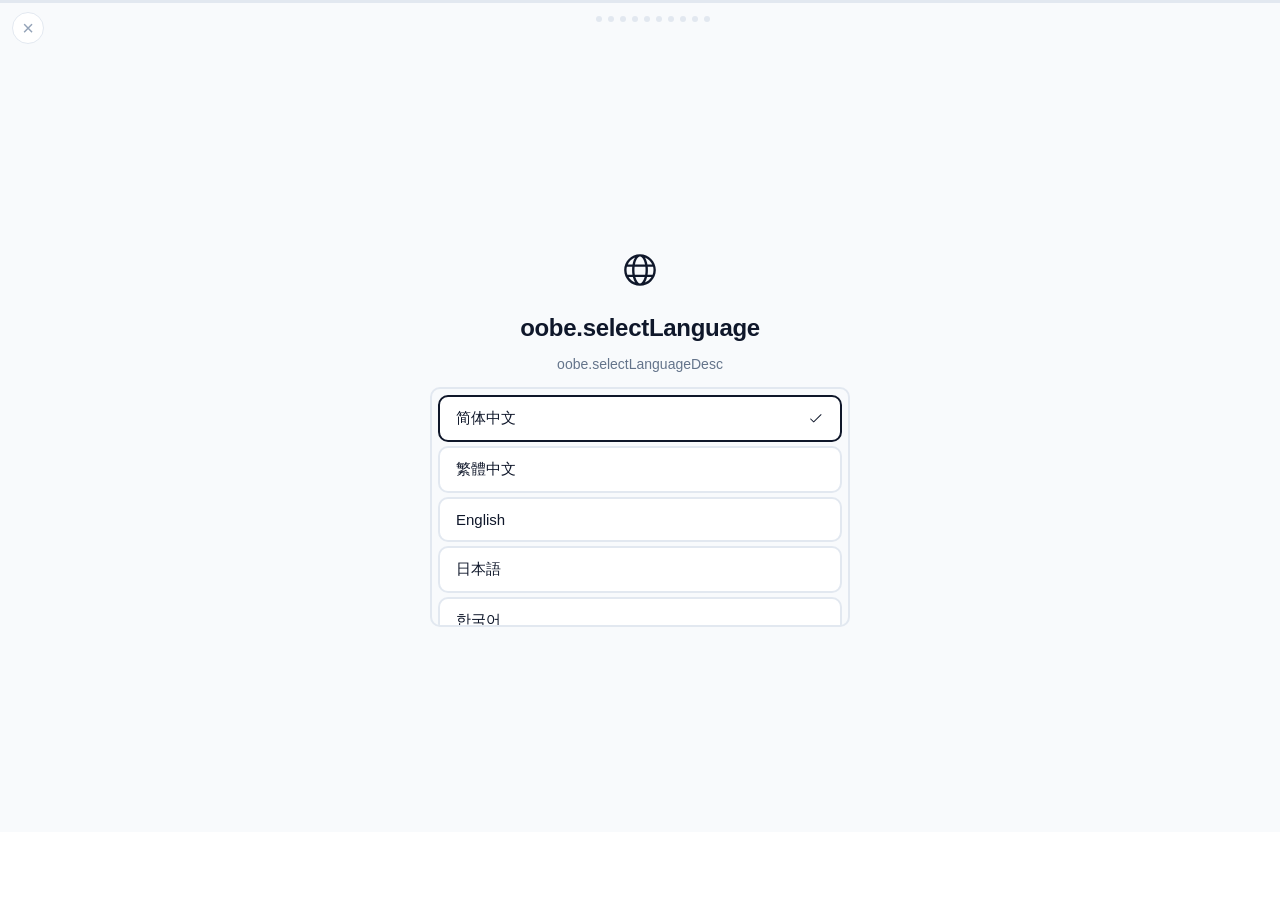
==== commit c07122de: "feat: OOBE和设置中的更新日志支持Markdown渲染" ====
--- a/src/oobe.html
+++ b/src/oobe.html
@@ -6,6 +6,7 @@
   <title data-i18n="oobe.welcome">欢迎使用 ViewStage</title>
   <link rel="stylesheet" href="oobe.css">
   <script src="modules/i18n.js"></script>
+  <script src="modules/renderMarkdown.js"></script>
   <script>document.addEventListener('contextmenu', e => e.preventDefault());</script>
   <script type="module" src="themes/theme.js"></script>
   <script type="module" src="oobe.js"></script>
--- a/src/oobe.css
+++ b/src/oobe.css
@@ -371,9 +371,50 @@
   font-size: 13px;
   line-height: 1.6;
   color: var(--color-text-secondary);
-  white-space: pre-wrap;
   max-height: 180px;
   overflow-y: auto;
+}
+
+.release-notes h3,
+.release-notes h4 {
+  color: var(--color-text-primary);
+  margin: 16px 0 8px;
+  font-weight: 600;
+}
+
+.release-notes h3 { font-size: 14px; }
+.release-notes h4 { font-size: 13px; }
+
+.release-notes h3:first-child,
+.release-notes h4:first-child {
+  margin-top: 0;
+}
+
+.release-notes ul,
+.release-notes ol {
+  padding-left: 20px;
+  margin: 6px 0;
+}
+
+.release-notes li {
+  margin-bottom: 4px;
+}
+
+.release-notes p {
+  margin: 8px 0;
+}
+
+.release-notes p:first-child {
+  margin-top: 0;
+}
+
+.release-notes code {
+  font-family: 'Courier New', monospace;
+  font-size: 12px;
+  padding: 2px 6px;
+  background: var(--color-surface-hover);
+  border-radius: 4px;
+  color: var(--color-text-primary);
 }
 
 .update-banner.banner-available {
